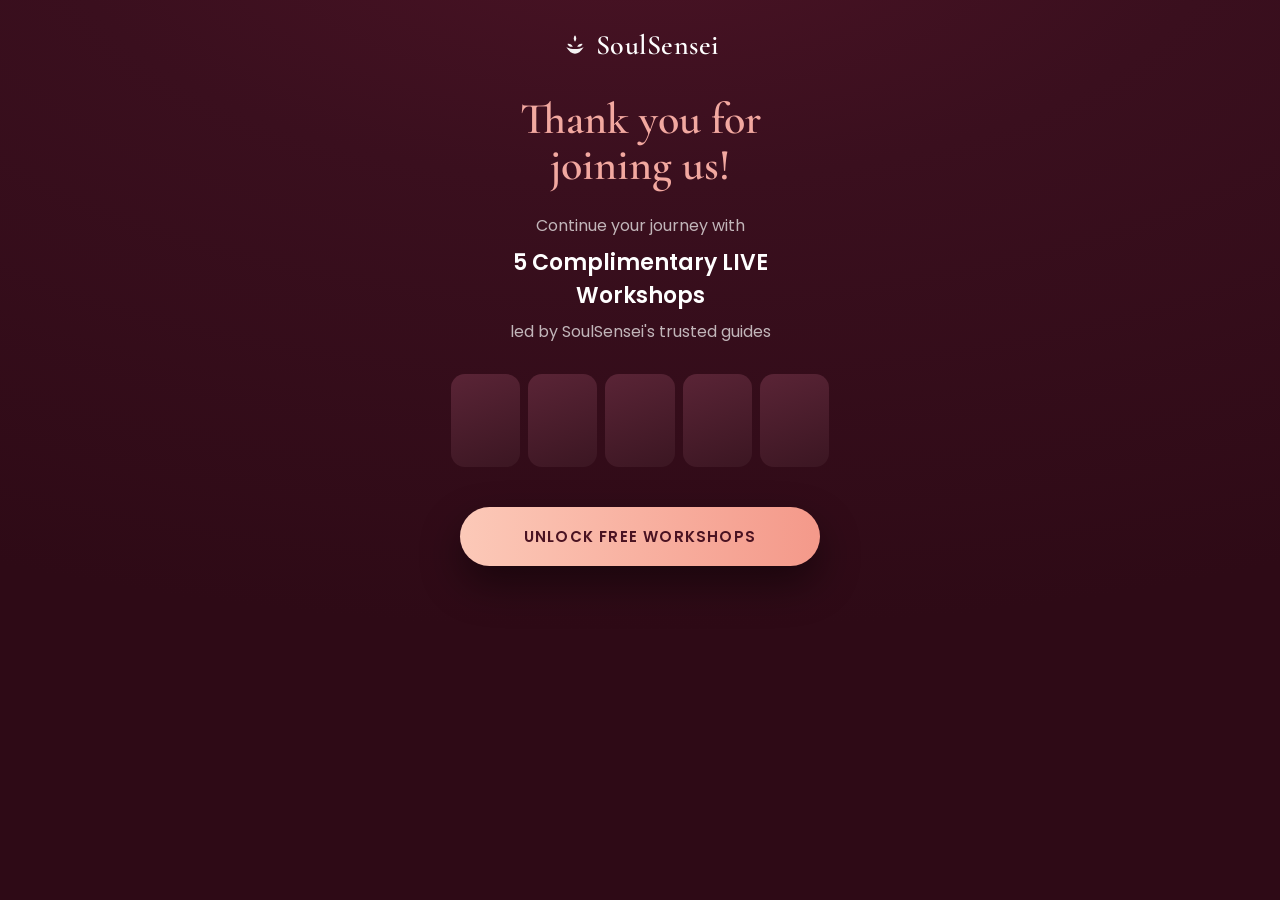
==== index.html @ 51b76c5a "Add SoulSensei free-workshops funnel Landing CTA -> lead form (name/email/phone) -> Google Sheet -> " ====
<!DOCTYPE html>
<html lang="en">
<head>
  <meta charset="UTF-8" />
  <meta name="viewport" content="width=device-width, initial-scale=1.0" />
  <title>SoulSensei — Claim Your Free Workshops</title>
  <link rel="preconnect" href="https://fonts.googleapis.com" />
  <link rel="preconnect" href="https://fonts.gstatic.com" crossorigin />
  <link href="https://fonts.googleapis.com/css2?family=Cormorant+Garamond:wght@500;600;700&family=Poppins:wght@400;500;600&display=swap" rel="stylesheet" />
  <link rel="stylesheet" href="styles.css" />
</head>
<body>
  <main class="app fade-in">
    <div class="brand">
      <svg class="brand__mark" viewBox="0 0 24 24" fill="none" xmlns="http://www.w3.org/2000/svg">
        <path d="M12 3c-1.6 2-1.6 4 0 6 1.6-2 1.6-4 0-6Z" fill="#fff"/>
        <path d="M5 11c2.4-.4 4 .6 5 2.6-2.4.4-4-.6-5-2.6Zm14 0c-2.4-.4-4 .6-5 2.6 2.4.4 4-.6 5-2.6Z" fill="#fff"/>
        <path d="M4 14c2.6 4 5.3 6 8 6s5.4-2 8-6c-2.6 1.2-5.3 1.8-8 1.8S6.6 15.2 4 14Z" fill="#fff"/>
      </svg>
      <span class="brand__name">SoulSensei</span>
    </div>

    <h1 class="headline">Thank you for<br />joining us!</h1>

    <p class="lede">
      Continue your journey with
      <strong>5 Complimentary LIVE Workshops</strong>
      led by SoulSensei's trusted guides
    </p>

    <div class="guides">
      <div class="face"></div>
      <div class="face"></div>
      <div class="face"></div>
      <div class="face"></div>
      <div class="face"></div>
    </div>

    <a class="btn" href="form.html">Unlock Free Workshops</a>
  </main>
</body>
</html>
---- styles.css ----
/* ===== SoulSensei – shared theme ===== */
:root {
  --wine: #2e0a16;
  --wine-light: #3a0f1e;
  --wine-card: #3b1622;
  --pink: #f2a8a0;          /* serif heading pink/peach */
  --pink-soft: #f6c4bb;
  --coral-1: #fcc9b8;       /* button gradient start */
  --coral-2: #f4998a;       /* button gradient end */
  --text: #f5eef0;
  --muted: #c2b6ba;
  --field-bg: rgba(255, 255, 255, 0.06);
  --field-border: rgba(255, 255, 255, 0.16);
  --shadow: 0 18px 40px rgba(0, 0, 0, 0.45);
}

* { box-sizing: border-box; margin: 0; padding: 0; }

html, body { height: 100%; }

body {
  font-family: "Poppins", -apple-system, BlinkMacSystemFont, "Segoe UI", sans-serif;
  background:
    radial-gradient(120% 80% at 50% -10%, #4a1325 0%, var(--wine-light) 38%, var(--wine) 100%);
  background-attachment: fixed;
  color: var(--text);
  min-height: 100%;
  display: flex;
  justify-content: center;
  -webkit-font-smoothing: antialiased;
}

.app {
  width: 100%;
  max-width: 430px;
  min-height: 100vh;
  padding: 28px 26px 48px;
  display: flex;
  flex-direction: column;
  align-items: center;
  text-align: center;
}

/* ---- Brand ---- */
.brand {
  display: flex;
  align-items: center;
  gap: 8px;
  margin-bottom: 34px;
}
.brand__mark {
  width: 26px;
  height: 26px;
  opacity: 0.95;
}
.brand__name {
  font-family: "Cormorant Garamond", Georgia, serif;
  font-size: 28px;
  font-weight: 600;
  letter-spacing: 0.5px;
  color: #fff;
}

/* ---- Headings ---- */
.headline {
  font-family: "Cormorant Garamond", Georgia, serif;
  font-size: 44px;
  line-height: 1.05;
  font-weight: 600;
  color: var(--pink);
  margin-bottom: 26px;
}
.lede { color: var(--muted); font-size: 16px; line-height: 1.5; }
.lede strong { display: block; color: #fff; font-size: 22px; font-weight: 600; margin: 8px 0; }

/* ---- Guides photo strip ---- */
.guides {
  display: flex;
  gap: 8px;
  justify-content: center;
  margin: 30px 0 6px;
  width: 100%;
}
.guides .face {
  flex: 1;
  aspect-ratio: 3 / 4;
  border-radius: 14px;
  background: linear-gradient(160deg, #5a2436, #3b1622);
  overflow: hidden;
}
.guides .face img { width: 100%; height: 100%; object-fit: cover; }

/* ---- Primary button ---- */
.btn {
  display: inline-flex;
  align-items: center;
  justify-content: center;
  width: 100%;
  max-width: 360px;
  border: none;
  cursor: pointer;
  padding: 18px 24px;
  margin-top: 34px;
  border-radius: 999px;
  font-family: inherit;
  font-size: 15px;
  font-weight: 600;
  letter-spacing: 1.2px;
  text-transform: uppercase;
  text-decoration: none;
  color: #4a1322;
  background: linear-gradient(90deg, var(--coral-1) 0%, var(--coral-2) 100%);
  box-shadow: var(--shadow);
  transition: transform 0.15s ease, filter 0.15s ease;
}
.btn:hover { filter: brightness(1.04); transform: translateY(-1px); }
.btn:active { transform: translateY(0); }
.btn[disabled] { opacity: 0.6; cursor: not-allowed; filter: grayscale(0.2); }

/* ---- Form ---- */
.card {
  width: 100%;
  margin-top: 18px;
  text-align: left;
}
.field { margin-bottom: 18px; }
.field label {
  display: block;
  font-size: 13px;
  font-weight: 500;
  color: var(--muted);
  margin-bottom: 8px;
  letter-spacing: 0.3px;
}
.field input {
  width: 100%;
  padding: 15px 16px;
  border-radius: 14px;
  border: 1px solid var(--field-border);
  background: var(--field-bg);
  color: var(--text);
  font-family: inherit;
  font-size: 16px;
  outline: none;
  transition: border-color 0.15s ease, background 0.15s ease;
}
.field input::placeholder { color: rgba(255, 255, 255, 0.35); }
.field input:focus {
  border-color: var(--coral-2);
  background: rgba(255, 255, 255, 0.09);
}
.field .error {
  display: none;
  color: #ff9a8f;
  font-size: 12.5px;
  margin-top: 6px;
}
.field.invalid input { border-color: #ff8f82; }
.field.invalid .error { display: block; }

.note { color: var(--muted); font-size: 12.5px; margin-top: 14px; text-align: center; line-height: 1.5; }

/* ---- Thank you / spinner ---- */
.spacer { flex: 1; }
.check {
  width: 84px; height: 84px; border-radius: 50%;
  display: grid; place-items: center;
  background: linear-gradient(135deg, var(--coral-1), var(--coral-2));
  margin: 0 auto 28px;
  box-shadow: var(--shadow);
}
.check svg { width: 42px; height: 42px; }
.countdown { color: var(--muted); font-size: 14px; margin-top: 22px; }
.countdown b { color: var(--pink-soft); }

.fade-in { animation: fade 0.5s ease both; }
@keyframes fade { from { opacity: 0; transform: translateY(8px); } to { opacity: 1; transform: none; } }
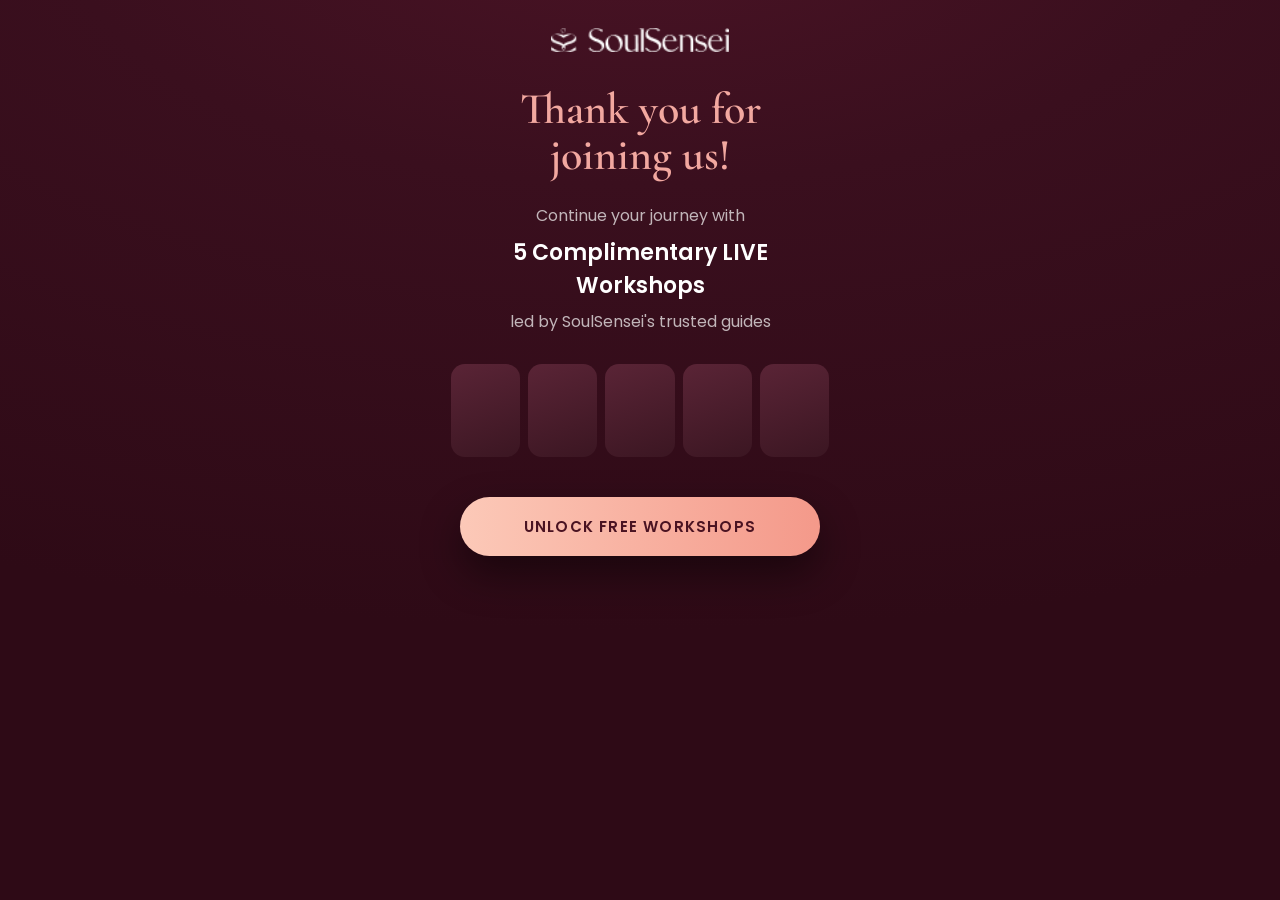
==== commit 4560d651: "Use real SoulSensei logo (Icon.png) in place of inline SVG brand Co-Authored-By: Claude Opus 4.8 (1M" ====
--- a/index.html
+++ b/index.html
@@ -12,12 +12,7 @@
 <body>
   <main class="app fade-in">
     <div class="brand">
-      <svg class="brand__mark" viewBox="0 0 24 24" fill="none" xmlns="http://www.w3.org/2000/svg">
-        <path d="M12 3c-1.6 2-1.6 4 0 6 1.6-2 1.6-4 0-6Z" fill="#fff"/>
-        <path d="M5 11c2.4-.4 4 .6 5 2.6-2.4.4-4-.6-5-2.6Zm14 0c-2.4-.4-4 .6-5 2.6 2.4.4 4-.6 5-2.6Z" fill="#fff"/>
-        <path d="M4 14c2.6 4 5.3 6 8 6s5.4-2 8-6c-2.6 1.2-5.3 1.8-8 1.8S6.6 15.2 4 14Z" fill="#fff"/>
-      </svg>
-      <span class="brand__name">SoulSensei</span>
+      <img class="brand__logo" src="Icon.png" alt="SoulSensei" />
     </div>
 
     <h1 class="headline">Thank you for<br />joining us!</h1>
--- a/styles.css
+++ b/styles.css
@@ -45,20 +45,13 @@
 .brand {
   display: flex;
   align-items: center;
-  gap: 8px;
+  justify-content: center;
   margin-bottom: 34px;
 }
-.brand__mark {
-  width: 26px;
-  height: 26px;
-  opacity: 0.95;
-}
-.brand__name {
-  font-family: "Cormorant Garamond", Georgia, serif;
-  font-size: 28px;
-  font-weight: 600;
-  letter-spacing: 0.5px;
-  color: #fff;
+.brand__logo {
+  height: 24px;
+  width: auto;
+  display: block;
 }
 
 /* ---- Headings ---- */
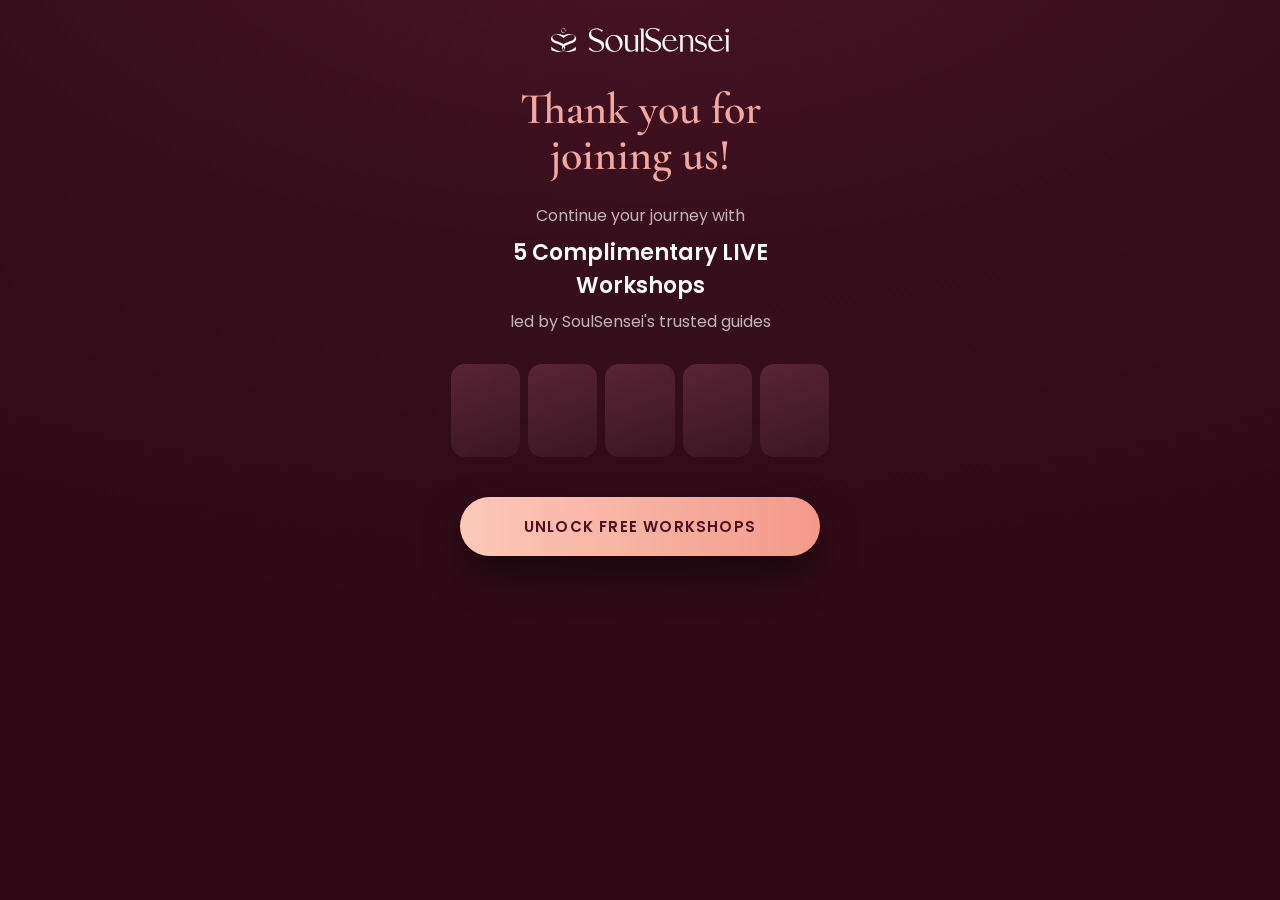
==== commit 9bce5f6e: "Use SVG logo, update success copy, shorten redirect to 7s - Swap Icon.png -> vector Icon.svg across " ====
--- a/index.html
+++ b/index.html
@@ -12,7 +12,7 @@
 <body>
   <main class="app fade-in">
     <div class="brand">
-      <img class="brand__logo" src="Icon.png" alt="SoulSensei" />
+      <img class="brand__logo" src="Icon.svg" alt="SoulSensei" />
     </div>
 
     <h1 class="headline">Thank you for<br />joining us!</h1>
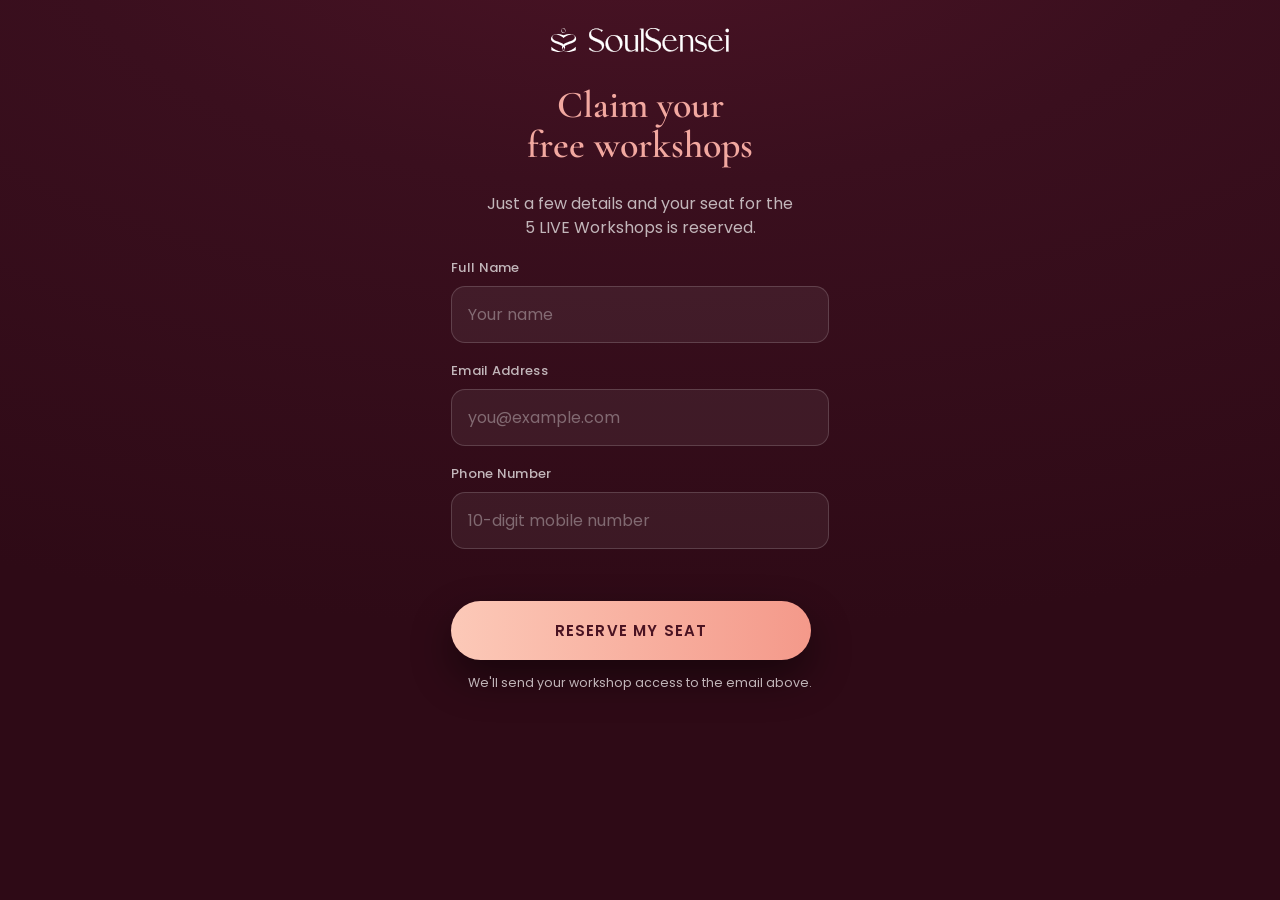
==== commit 00338d97: "Make the lead form the landing page Users arrive via external redirect, so index.html is now the for" ====
--- a/index.html
+++ b/index.html
@@ -15,23 +15,33 @@
       <img class="brand__logo" src="Icon.svg" alt="SoulSensei" />
     </div>
 
-    <h1 class="headline">Thank you for<br />joining us!</h1>
+    <h1 class="headline" style="font-size:38px">Claim your<br />free workshops</h1>
+    <p class="lede">Just a few details and your seat for the<br />5 LIVE Workshops is reserved.</p>
 
-    <p class="lede">
-      Continue your journey with
-      <strong>5 Complimentary LIVE Workshops</strong>
-      led by SoulSensei's trusted guides
-    </p>
+    <form id="leadForm" class="card" novalidate>
+      <div class="field" data-field="name">
+        <label for="name">Full Name</label>
+        <input id="name" name="name" type="text" autocomplete="name" placeholder="Your name" required />
+        <span class="error">Please enter your name.</span>
+      </div>
 
-    <div class="guides">
-      <div class="face"></div>
-      <div class="face"></div>
-      <div class="face"></div>
-      <div class="face"></div>
-      <div class="face"></div>
-    </div>
+      <div class="field" data-field="email">
+        <label for="email">Email Address</label>
+        <input id="email" name="email" type="email" autocomplete="email" placeholder="you@example.com" required />
+        <span class="error">Please enter a valid email address.</span>
+      </div>
 
-    <a class="btn" href="form.html">Unlock Free Workshops</a>
+      <div class="field" data-field="phone">
+        <label for="phone">Phone Number</label>
+        <input id="phone" name="phone" type="tel" autocomplete="tel" inputmode="numeric" placeholder="10-digit mobile number" required />
+        <span class="error">Please enter a valid phone number.</span>
+      </div>
+
+      <button class="btn" type="submit" id="submitBtn">Reserve My Seat</button>
+      <p class="note">We'll send your workshop access to the email above.</p>
+    </form>
   </main>
+
+  <script src="app.js"></script>
 </body>
 </html>
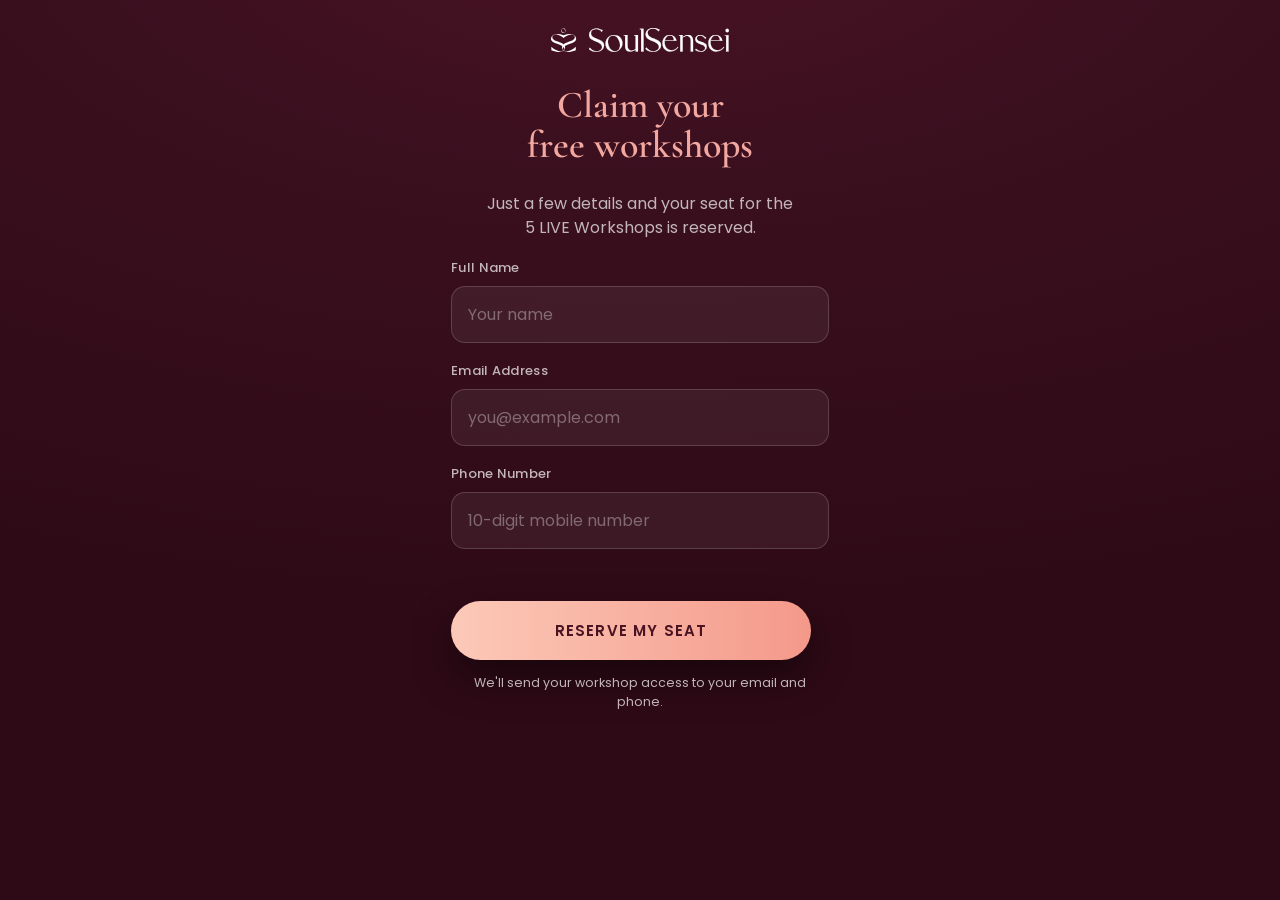
==== commit 50143da3: "Update form note: access sent via email and phone Co-Authored-By: Claude Opus 4.8 (1M context) <nore" ====
--- a/index.html
+++ b/index.html
@@ -38,7 +38,7 @@
       </div>
 
       <button class="btn" type="submit" id="submitBtn">Reserve My Seat</button>
-      <p class="note">We'll send your workshop access to the email above.</p>
+      <p class="note">We'll send your workshop access to your email and phone.</p>
     </form>
   </main>
 
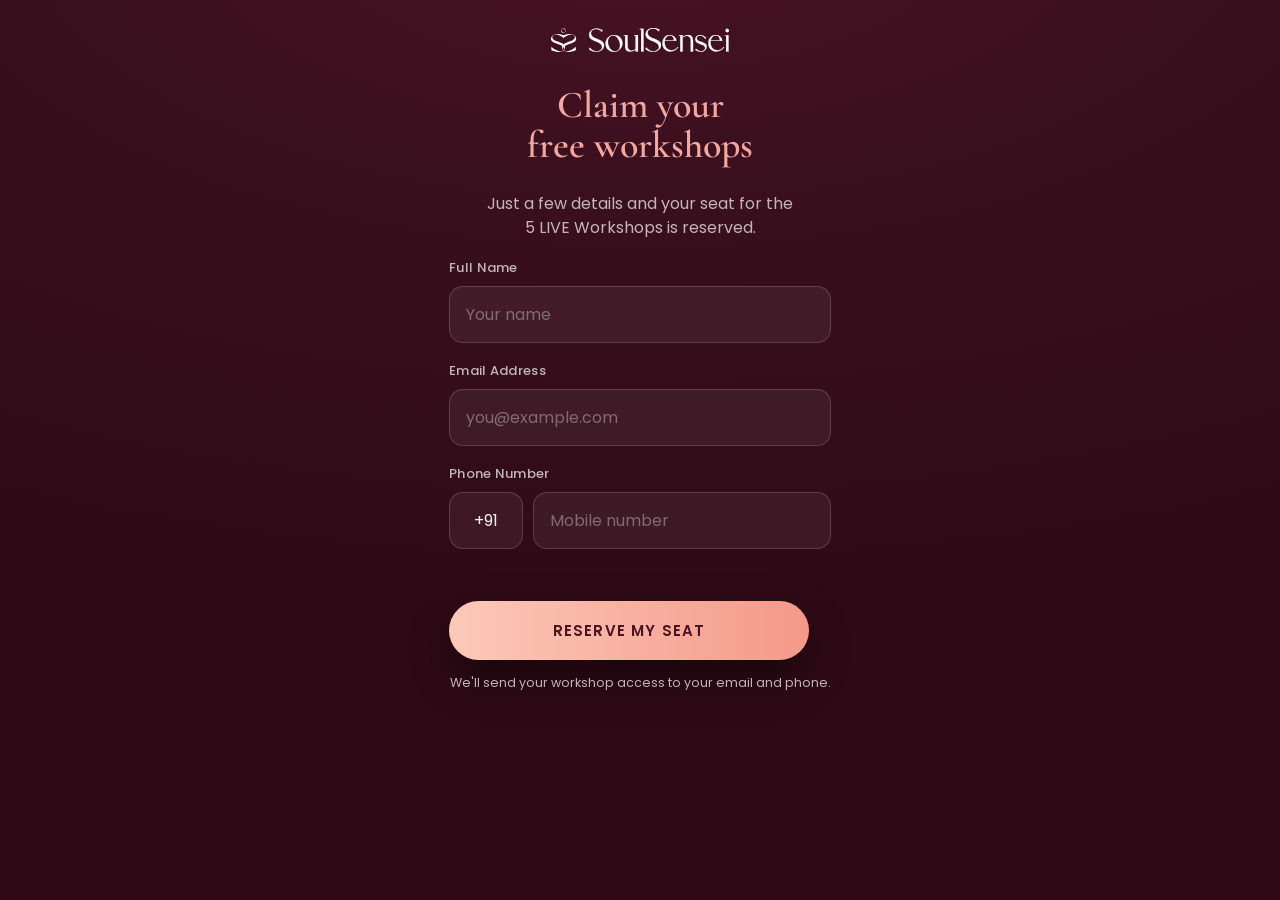
==== commit f17220da: "Harden mobile layout + add editable country-code prefix - Center via margin auto + min-width:0 so co" ====
--- a/index.html
+++ b/index.html
@@ -15,7 +15,7 @@
       <img class="brand__logo" src="Icon.svg" alt="SoulSensei" />
     </div>
 
-    <h1 class="headline" style="font-size:38px">Claim your<br />free workshops</h1>
+    <h1 class="headline" style="font-size:clamp(30px,8vw,38px)">Claim your<br />free workshops</h1>
     <p class="lede">Just a few details and your seat for the<br />5 LIVE Workshops is reserved.</p>
 
     <form id="leadForm" class="card" novalidate>
@@ -33,7 +33,10 @@
 
       <div class="field" data-field="phone">
         <label for="phone">Phone Number</label>
-        <input id="phone" name="phone" type="tel" autocomplete="tel" inputmode="numeric" placeholder="10-digit mobile number" required />
+        <div class="phone-row">
+          <input id="cc" name="cc" class="cc" type="tel" inputmode="tel" autocomplete="tel-country-code" value="+91" aria-label="Country code" />
+          <input id="phone" name="phone" class="phone-num" type="tel" autocomplete="tel-national" inputmode="numeric" placeholder="Mobile number" required />
+        </div>
         <span class="error">Please enter a valid phone number.</span>
       </div>
 
--- a/styles.css
+++ b/styles.css
@@ -16,7 +16,12 @@
 
 * { box-sizing: border-box; margin: 0; padding: 0; }
 
-html, body { height: 100%; }
+html, body {
+  height: 100%;
+  width: 100%;
+  max-width: 100%;
+  overflow-x: hidden;
+}
 
 body {
   font-family: "Poppins", -apple-system, BlinkMacSystemFont, "Segoe UI", sans-serif;
@@ -25,16 +30,17 @@
   background-attachment: fixed;
   color: var(--text);
   min-height: 100%;
-  display: flex;
-  justify-content: center;
   -webkit-font-smoothing: antialiased;
 }
 
 .app {
   width: 100%;
   max-width: 430px;
+  min-width: 0;
+  margin: 0 auto;
   min-height: 100vh;
-  padding: 28px 26px 48px;
+  min-height: 100dvh;
+  padding: 28px 24px calc(40px + env(safe-area-inset-bottom));
   display: flex;
   flex-direction: column;
   align-items: center;
@@ -57,7 +63,7 @@
 /* ---- Headings ---- */
 .headline {
   font-family: "Cormorant Garamond", Georgia, serif;
-  font-size: 44px;
+  font-size: clamp(34px, 9vw, 44px);
   line-height: 1.05;
   font-weight: 600;
   color: var(--pink);
@@ -65,23 +71,6 @@
 }
 .lede { color: var(--muted); font-size: 16px; line-height: 1.5; }
 .lede strong { display: block; color: #fff; font-size: 22px; font-weight: 600; margin: 8px 0; }
-
-/* ---- Guides photo strip ---- */
-.guides {
-  display: flex;
-  gap: 8px;
-  justify-content: center;
-  margin: 30px 0 6px;
-  width: 100%;
-}
-.guides .face {
-  flex: 1;
-  aspect-ratio: 3 / 4;
-  border-radius: 14px;
-  background: linear-gradient(160deg, #5a2436, #3b1622);
-  overflow: hidden;
-}
-.guides .face img { width: 100%; height: 100%; object-fit: cover; }
 
 /* ---- Primary button ---- */
 .btn {
@@ -127,6 +116,7 @@
 }
 .field input {
   width: 100%;
+  min-width: 0;
   padding: 15px 16px;
   border-radius: 14px;
   border: 1px solid var(--field-border);
@@ -142,6 +132,18 @@
   border-color: var(--coral-2);
   background: rgba(255, 255, 255, 0.09);
 }
+
+/* phone with editable country code */
+.phone-row { display: flex; gap: 10px; }
+.phone-row .cc {
+  flex: 0 0 74px;
+  width: 74px;
+  text-align: center;
+  padding-left: 8px;
+  padding-right: 8px;
+}
+.phone-row .phone-num { flex: 1 1 auto; }
+
 .field .error {
   display: none;
   color: #ff9a8f;
